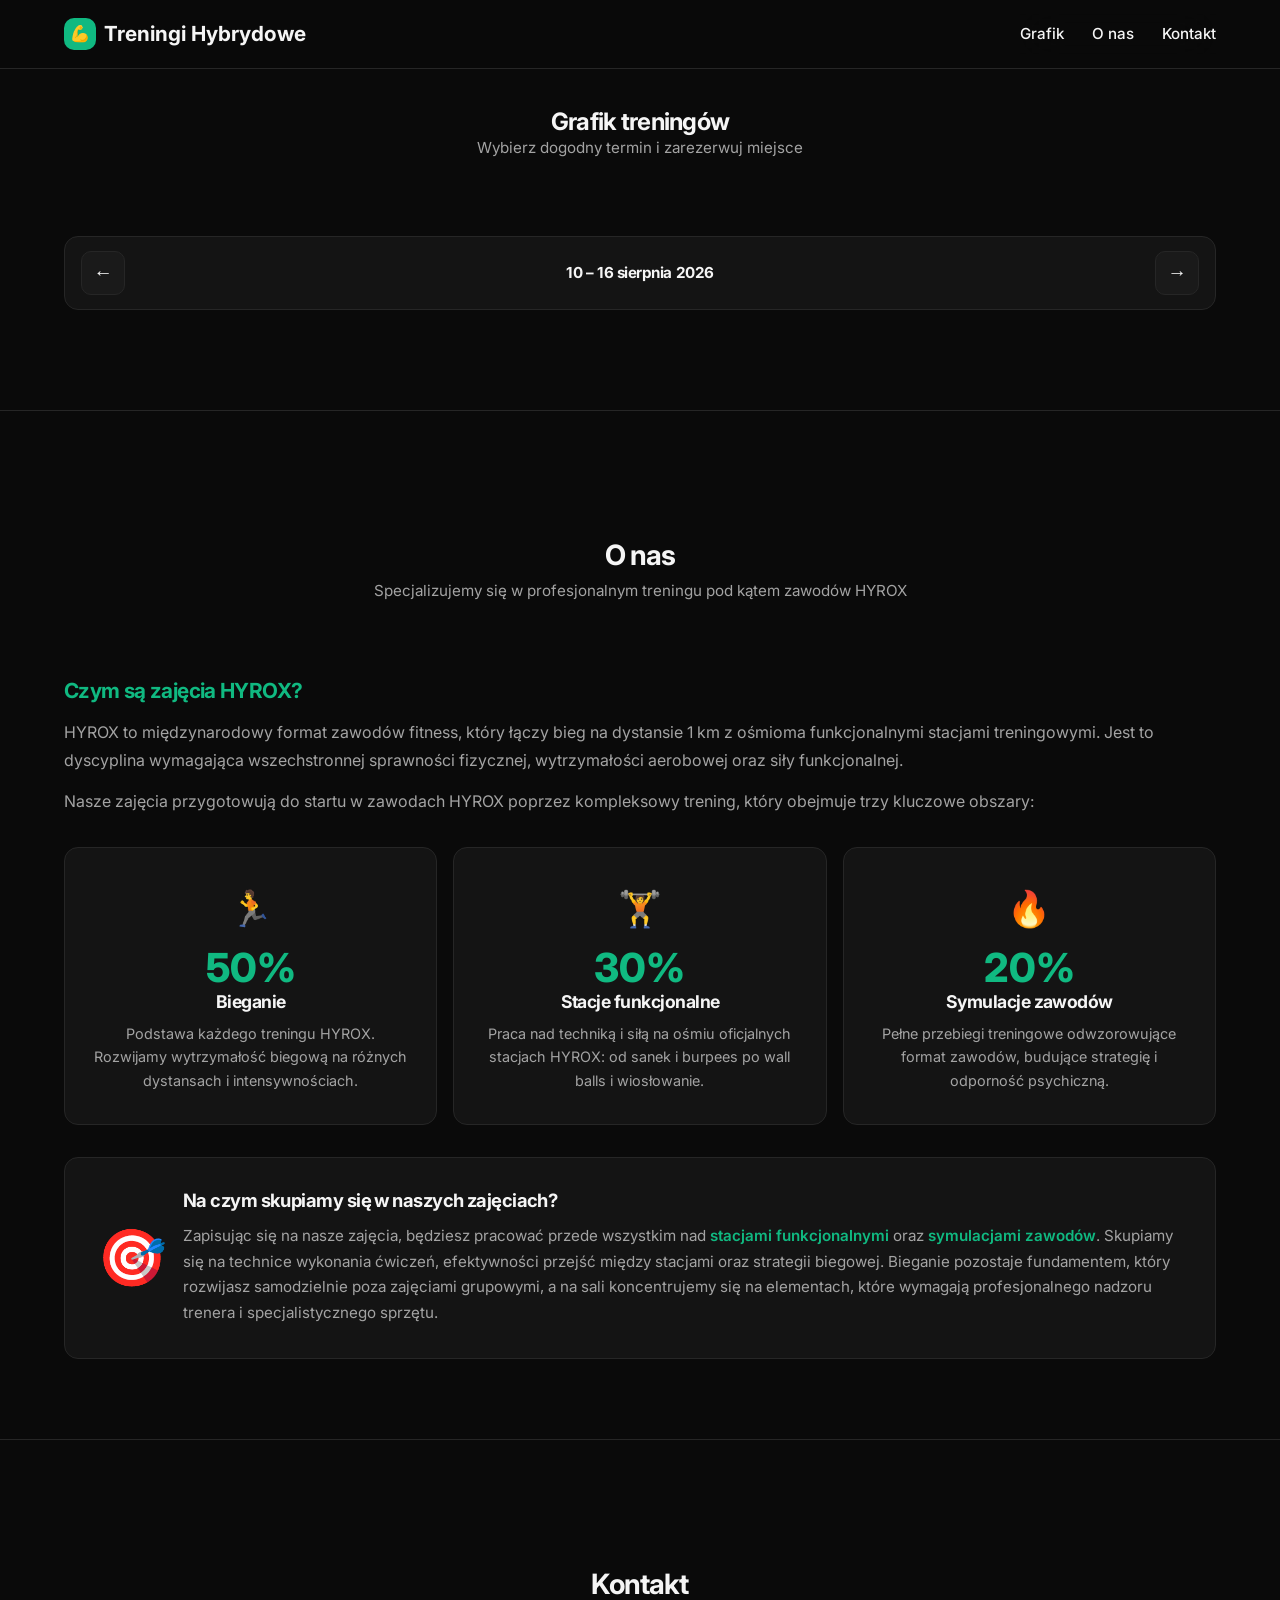
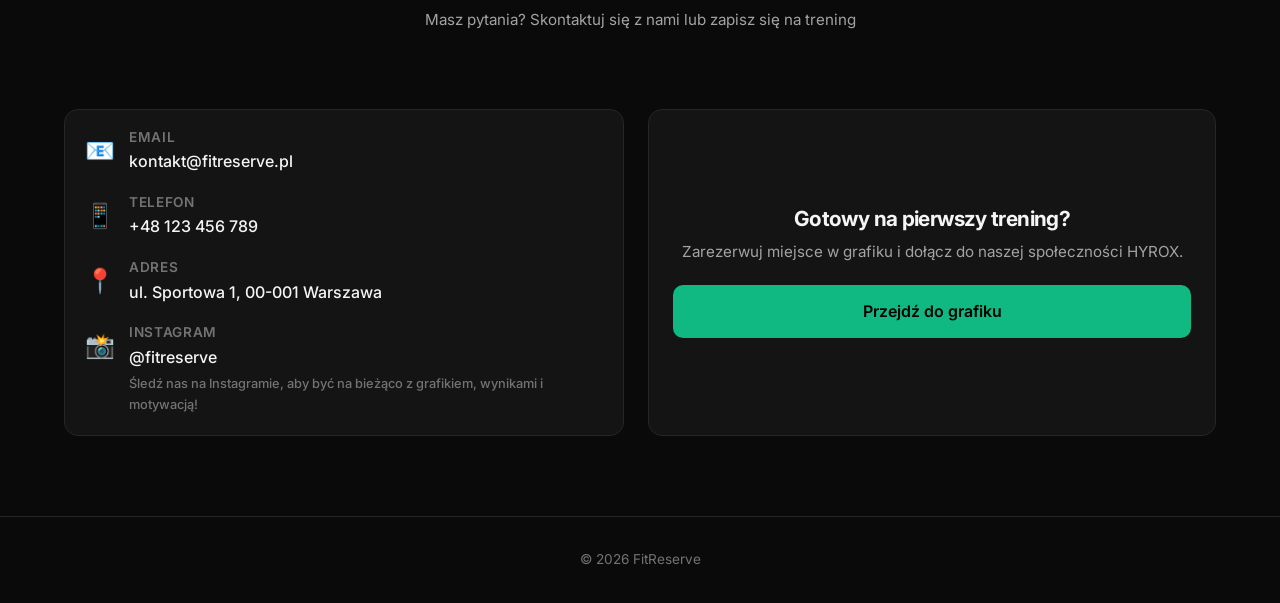
==== index.html @ 40134916 "Add files via upload" ====
﻿<!DOCTYPE html>
<html lang="pl">
<head>
  <meta charset="UTF-8">
  <meta name="viewport" content="width=device-width, initial-scale=1.0, maximum-scale=1.0, user-scalable=no">
  <title>Hyrox Rzeszów</title>
  <link rel="preconnect" href="https://fonts.googleapis.com">
  <link rel="preconnect" href="https://fonts.gstatic.com" crossorigin>
  <link href="https://fonts.googleapis.com/css2?family=Inter:wght@400;500;600;700&display=swap" rel="stylesheet">
  <link rel="stylesheet" href="style.css">
<!-- <base target="_blank"> -->
</head>
<body>
  <!-- Header -->
  <header class="header">
    <div class="container header-inner">
      <a href="#" class="logo">
        <div class="logo-icon">💪</div>
        Treningi Hybrydowe
      </a>
      <button class="mobile-menu-btn" id="menuToggle" aria-label="Menu">☰</button>
      <nav>
        <ul class="nav-links" id="mobileMenu">
          <li><a href="#kalendarz" class="menu-link">Grafik</a></li>
          <li><a href="#o-nas" class="menu-link">O nas</a></li>
          <li><a href="#kontakt" class="menu-link">Kontakt</a></li>
        </ul>
      </nav>
    </div>
  </header>

  <!-- Hero -->
  <!-- <section class="hero"> -->
    <!-- <div class="container"> -->
      <!-- <div class="hero-badge"> -->
        <!-- <span>📅</span> Rezerwacje online -->
      <!-- </div> -->
      <!-- <h1>Zarezerwuj swój trening w kilka sekund</h1> -->
      <!-- <p>Profesjonalny system rezerwacji dla klubów sportowych i trenerów personalnych.</p> -->
      <!-- <div class="hero-actions"> -->
        <!-- <a href="#kalendarz" class="btn btn-primary">Zarezerwuj trening</a> -->
        <!-- <a href="#o-nas" class="btn btn-secondary">Poznaj nas</a> -->
      <!-- </div> -->
    <!-- </div> -->
  <!-- </section> -->

  <!-- Calendar Section -->
  <section class="calendar-section" id="kalendarz">
    <div class="container">
      <div class="section-header">
        <h1>Grafik treningów</h1>
        <p>Wybierz dogodny termin i zarezerwuj miejsce</p>
      </div>

      <div class="week-nav">
        <button id="prevWeek" aria-label="Poprzedni tydzień">←</button>
        <h3 id="weekRange">10 – 16 sierpnia 2026</h3>
        <button id="nextWeek" aria-label="Następny tydzień">→</button>
      </div>

      <div class="calendar-grid" id="calendarGrid">
        <!-- Generated by JavaScript -->
      </div>
    </div>
  </section>

  <!-- O NAS Section -->
  <section class="about-section" id="o-nas">
    <div class="container">
      <div class="section-header">
        <h2>O nas</h2>
        <p>Specjalizujemy się w profesjonalnym treningu pod kątem zawodów HYROX</p>
      </div>

      <div class="about-content">
        <div class="about-text">
          <h3>Czym są zajęcia HYROX?</h3>
          <p>
            HYROX to międzynarodowy format zawodów fitness, który łączy bieg na dystansie 1 km 
            z ośmioma funkcjonalnymi stacjami treningowymi. Jest to dyscyplina wymagająca wszechstronnej 
            sprawności fizycznej, wytrzymałości aerobowej oraz siły funkcjonalnej.
          </p>
          <p>
            Nasze zajęcia przygotowują do startu w zawodach HYROX poprzez kompleksowy trening, 
            który obejmuje trzy kluczowe obszary:
          </p>
        </div>

        <div class="about-cards">
          <div class="about-card">
            <div class="about-card-icon">🏃</div>
            <div class="about-card-percent">50%</div>
            <h4>Bieganie</h4>
            <p>Podstawa każdego treningu HYROX. Rozwijamy wytrzymałość biegową na różnych dystansach i intensywnościach.</p>
          </div>
          <div class="about-card">
            <div class="about-card-icon">🏋️</div>
            <div class="about-card-percent">30%</div>
            <h4>Stacje funkcjonalne</h4>
            <p>Praca nad techniką i siłą na ośmiu oficjalnych stacjach HYROX: od sanek i burpees po wall balls i wiosłowanie.</p>
          </div>
          <div class="about-card">
            <div class="about-card-icon">🔥</div>
            <div class="about-card-percent">20%</div>
            <h4>Symulacje zawodów</h4>
            <p>Pełne przebiegi treningowe odwzorowujące format zawodów, budujące strategię i odporność psychiczną.</p>
          </div>
        </div>

        <div class="about-focus">
          <div class="about-focus-icon">🎯</div>
          <div class="about-focus-text">
            <h4>Na czym skupiamy się w naszych zajęciach?</h4>
            <p>
              Zapisując się na nasze zajęcia, będziesz pracować przede wszystkim nad <strong>stacjami funkcjonalnymi</strong> 
              oraz <strong>symulacjami zawodów</strong>. Skupiamy się na technice wykonania ćwiczeń, efektywności przejść 
              między stacjami oraz strategii biegowej. Bieganie pozostaje fundamentem, który rozwijasz samodzielnie 
              poza zajęciami grupowymi, a na sali koncentrujemy się na elementach, które wymagają profesjonalnego 
              nadzoru trenera i specjalistycznego sprzętu.
            </p>
          </div>
        </div>
      </div>
    </div>
  </section>

  <!-- KONTAKT Section -->
  <section class="contact-section" id="kontakt">
    <div class="container">
      <div class="section-header">
        <h2>Kontakt</h2>
        <p>Masz pytania? Skontaktuj się z nami lub zapisz się na trening</p>
      </div>

      <div class="contact-content">
        <div class="contact-card">
          <div class="contact-item">
            <div class="contact-icon">📧</div>
            <div class="contact-info">
              <h4>Email</h4>
              <a href="mailto:kontakt@fitreserve.pl">kontakt@fitreserve.pl</a>
            </div>
          </div>
          <div class="contact-item">
            <div class="contact-icon">📱</div>
            <div class="contact-info">
              <h4>Telefon</h4>
              <a href="tel:+48123456789">+48 123 456 789</a>
            </div>
          </div>
          <div class="contact-item">
            <div class="contact-icon">📍</div>
            <div class="contact-info">
              <h4>Adres</h4>
              <p>ul. Sportowa 1, 00-001 Warszawa</p>
            </div>
          </div>
          <div class="contact-item">
            <div class="contact-icon">📸</div>
            <div class="contact-info">
              <h4>Instagram</h4>
              <a href="https://instagram.com/fitreserve" target="_blank" rel="noopener">@fitreserve</a>
              <p style="color: var(--text-muted); font-size: 0.8rem; margin-top: 4px;">
                Śledź nas na Instagramie, aby być na bieżąco z grafikiem, wynikami i motywacją!
              </p>
            </div>
          </div>
        </div>

        <div class="contact-cta">
          <h3>Gotowy na pierwszy trening?</h3>
          <p>Zarezerwuj miejsce w grafiku i dołącz do naszej społeczności HYROX.</p>
          <a href="#kalendarz" class="btn btn-primary" style="width: 100%;">Przejdź do grafiku</a>
        </div>
      </div>
    </div>
  </section>

  <!-- Footer -->
  <footer class="footer">
    <div class="container">
      <p>© 2026 FitReserve</p>
    </div>
  </footer>

  <!-- Booking Modal -->
  <div class="modal-overlay" id="bookingModal">
    <div class="modal">
      <div class="modal-header">
        <h3>Rezerwacja treningu</h3>
        <button class="modal-close" id="closeModal">&times;</button>
      </div>
      <div class="modal-body">
        <div class="training-info">
          <div class="training-info-row">
            <span class="training-info-label">Trening</span>
            <span class="training-info-value" id="modalTrainingTitle">-</span>
          </div>
          <div class="training-info-row">
            <span class="training-info-label">Data</span>
            <span class="training-info-value" id="modalTrainingDate">-</span>
          </div>
          <div class="training-info-row">
            <span class="training-info-label">Godzina</span>
            <span class="training-info-value" id="modalTrainingTime">-</span>
          </div>
          <div class="training-info-row">
            <span class="training-info-label">Wolne miejsca</span>
            <span class="training-info-value" id="modalTrainingSpots">-</span>
          </div>
        </div>

        <form id="bookingForm">
          <div class="form-group">
            <label class="form-label" for="fullName">Imię i nazwisko *</label>
            <input type="text" class="form-input" id="fullName" required placeholder="Jan Kowalski" autocomplete="name">
          </div>

          <div class="form-group">
            <label class="form-label" for="email">Email *</label>
            <input type="email" class="form-input" id="email" required placeholder="jan@example.com" autocomplete="email">
          </div>

          <div class="form-group">
            <label class="form-label" for="phone">Telefon</label>
            <input type="tel" class="form-input" id="phone" placeholder="+48 123 456 789" autocomplete="tel">
            <p class="form-hint">Opcjonalnie – podaj numer na wypadek zmian w grafiku</p>
          </div>

          <div class="form-group">
            <label class="form-label" for="notes">Uwagi</label>
            <textarea class="form-input" id="notes" placeholder="np. kontuzja kolana, pierwszy trening..."></textarea>
          </div>

          <button type="submit" class="btn btn-primary" style="width: 100%;">
            Potwierdź rezerwację
          </button>
        </form>
      </div>
    </div>
  </div>

  <script type="module" src="script.js"></script>
</body>
</html>
---- style.css ----
﻿:root {
  --bg-primary: #0a0a0a;
  --bg-secondary: #141414;
  --bg-card: #1a1a1a;
  --border: #262626;
  --text-primary: #f5f5f5;
  --text-secondary: #a3a3a3;
  --text-muted: #737373;
  --accent: #10b981;
  --accent-hover: #059669;
  --accent-light: #34d399;
  --danger: #ef4444;
  --danger-hover: #dc2626;
  --warning: #f59e0b;
  --radius: 14px;
  --radius-sm: 10px;
  --shadow: 0 4px 20px rgba(0, 0, 0, 0.4);
  --transition: all 0.25s cubic-bezier(0.4, 0, 0.2, 1);
}

* { margin: 0; padding: 0; box-sizing: border-box; -webkit-tap-highlight-color: transparent; }
html { scroll-behavior: smooth; }

body {
  font-family: 'Inter', -apple-system, BlinkMacSystemFont, 'Segoe UI', Roboto, sans-serif;
  background-color: var(--bg-primary);
  color: var(--text-primary);
  line-height: 1.6;
  -webkit-font-smoothing: antialiased;
  font-size: 16px;
}

h1, h2, h3, h4 { font-weight: 700; letter-spacing: -0.03em; line-height: 1.15; }

.container { max-width: 1200px; margin: 0 auto; padding: 0 16px; }

/* ================= HEADER ================= */
.header {
  position: fixed; top: 0; left: 0; right: 0; z-index: 1000;
  background: rgba(10, 10, 10, 0.92); backdrop-filter: blur(16px);
  border-bottom: 1px solid var(--border);
}
.header-inner { display: flex; justify-content: space-between; align-items: center; height: 60px; }

.logo {
  font-size: 1.3rem; font-weight: 700; color: var(--text-primary);
  text-decoration: none; display: flex; align-items: center; gap: 8px;
}
.logo-icon {
  width: 32px; height: 32px; background: var(--accent);
  border-radius: var(--radius-sm); display: flex;
  align-items: center; justify-content: center; font-size: 1rem;
}

.mobile-menu-btn {
  background: none; border: none; color: var(--text-primary);
  font-size: 1.5rem; cursor: pointer; padding: 8px;
  display: flex; align-items: center; justify-content: center;
  width: 44px; height: 44px; border-radius: var(--radius-sm);
}
.mobile-menu-btn:active { background: var(--bg-card); }

.nav-links {
  position: fixed; top: 60px; left: 0; right: 0; bottom: 0;
  background: rgba(10, 10, 10, 0.98); backdrop-filter: blur(20px);
  list-style: none; padding: 32px 24px; display: flex;
  flex-direction: column; gap: 8px; transform: translateX(100%);
  transition: transform 0.3s ease; z-index: 999;
}
.nav-links.open { transform: translateX(0); }
.nav-links a {
  color: var(--text-primary); text-decoration: none; font-size: 1.15rem;
  font-weight: 600; padding: 16px 20px; border-radius: var(--radius-sm);
  display: block; transition: var(--transition);
}
.nav-links a:hover, .nav-links a:active { background: var(--bg-card); }

/* ================= BUTTONS ================= */
.btn {
  display: inline-flex; align-items: center; justify-content: center; gap: 8px;
  padding: 14px 24px; border-radius: var(--radius-sm); font-size: 1rem;
  font-weight: 600; text-decoration: none; border: none; cursor: pointer;
  transition: var(--transition); min-height: 48px;
  -webkit-touch-callout: none; user-select: none;
}
.btn-primary { background: var(--accent); color: #000; }
.btn-primary:hover, .btn-primary:active {
  background: var(--accent-hover); transform: translateY(-1px);
  box-shadow: 0 8px 25px rgba(16, 185, 129, 0.3);
}
.btn-secondary { background: var(--bg-card); color: var(--text-primary); border: 1px solid var(--border); }
.btn-secondary:hover, .btn-secondary:active { background: var(--border); }
.btn-danger { background: rgba(239, 68, 68, 0.15); color: var(--danger); border: 1px solid rgba(239, 68, 68, 0.3); }
.btn-danger:hover, .btn-danger:active { background: rgba(239, 68, 68, 0.25); }
.btn-sm { padding: 10px 16px; font-size: 0.9rem; min-height: 40px; }
.btn:disabled { opacity: 0.45; cursor: not-allowed; transform: none !important; }

/* ================= HERO ================= */
.hero { padding: 110px 0 48px; text-align: center; position: relative; overflow: hidden; }
.hero::before {
  content: ''; position: absolute; top: -30%; left: 50%; transform: translateX(-50%);
  width: 600px; height: 600px;
  background: radial-gradient(circle, rgba(16, 185, 129, 0.07) 0%, transparent 70%);
  pointer-events: none;
}
.hero-badge {
  display: inline-flex; align-items: center; gap: 6px; padding: 8px 16px;
  background: var(--bg-card); border: 1px solid var(--border);
  border-radius: 100px; font-size: 0.85rem; color: var(--accent);
  margin-bottom: 20px; animation: fadeInUp 0.5s ease-out;
}
.hero h1 { font-size: 2rem; margin-bottom: 16px; animation: fadeInUp 0.5s ease-out 0.08s both; }
.hero p { font-size: 1.05rem; color: var(--text-secondary); max-width: 500px; margin: 0 auto 28px; padding: 0 8px; animation: fadeInUp 0.5s ease-out 0.15s both; }
.hero-actions { display: flex; gap: 12px; justify-content: center; flex-wrap: wrap; padding: 0 16px; animation: fadeInUp 0.5s ease-out 0.22s both; }
.hero-actions .btn { width: 100%; max-width: 280px; }

/* ================= CALENDAR ================= */
.calendar-section { padding: 40px 0 60px; }
.section-header { text-align: center; margin-bottom: 28px; padding: 48px; }
.section-header h2 { font-size: 1.5rem; margin-bottom: 8px; }
.section-header p { color: var(--text-secondary); font-size: 0.95rem; }

.week-nav {
  display: flex; justify-content: space-between; align-items: center;
  margin-bottom: 20px; padding: 14px 16px; background: var(--bg-secondary);
  border-radius: var(--radius); border: 1px solid var(--border); gap: 12px;
}
.week-nav h3 { font-size: 0.95rem; color: var(--text-primary); text-align: center; flex: 1; }
.week-nav button {
  background: var(--bg-card); border: 1px solid var(--border); color: var(--text-primary);
  width: 44px; height: 44px; border-radius: var(--radius-sm); cursor: pointer;
  display: flex; align-items: center; justify-content: center;
  font-size: 1.2rem; transition: var(--transition); flex-shrink: 0;
  min-width: 44px; min-height: 44px;
}
.week-nav button:active { background: var(--border); transform: scale(0.95); }

.calendar-grid { display: flex; flex-direction: column; gap: 16px; }

.day-column { background: var(--bg-secondary); border-radius: var(--radius); border: 1px solid var(--border); overflow: hidden; transition: var(--transition); }
.day-header { padding: 14px 16px; display: flex; align-items: center; gap: 10px; border-bottom: 1px solid var(--border); background: rgba(255,255,255,0.015); }
.day-name { font-size: 0.75rem; text-transform: uppercase; letter-spacing: 0.06em; color: var(--text-muted); font-weight: 600; }
.day-date { font-size: 1.15rem; font-weight: 700; color: var(--text-primary); }
.day-date .day-fullname { font-size: 0.85rem; font-weight: 400; color: var(--text-muted); margin-left: 6px; }
.day-slots { padding: 12px; display: flex; flex-direction: column; gap: 10px; }

.training-card {
  background: var(--bg-card); border: 1px solid var(--border);
  border-radius: var(--radius-sm); padding: 16px; transition: var(--transition);
}
.training-card:active { border-color: rgba(16, 185, 129, 0.25); transform: scale(0.99); }
.training-time { font-size: 0.9rem; font-weight: 700; color: var(--accent); margin-bottom: 6px; display: flex; align-items: center; gap: 6px; }
.training-title { font-size: 1.05rem; font-weight: 600; margin-bottom: 12px; color: var(--text-primary); }
.training-meta { display: flex; justify-content: space-between; align-items: center; margin-bottom: 14px; }
.spots { font-size: 0.85rem; color: var(--text-secondary); font-weight: 500; }
.spots-low { color: var(--warning); }
.spots-full { color: var(--danger); }
.btn-book { width: 100%; padding: 14px; font-size: 1rem; min-height: 52px; }

/* ================= O NAS ================= */
.about-section { padding: 60px 0; border-top: 1px solid var(--border); }
.about-content { display: flex; flex-direction: column; gap: 32px; }

.about-text h3 { font-size: 1.3rem; margin-bottom: 16px; color: var(--accent); }
.about-text p { color: var(--text-secondary); font-size: 1rem; line-height: 1.7; margin-bottom: 14px; }
.about-text p:last-child { margin-bottom: 0; }

.about-cards { display: flex; flex-direction: column; gap: 14px; }
.about-card {
  background: var(--bg-secondary); border: 1px solid var(--border);
  border-radius: var(--radius); padding: 24px 20px;
  text-align: center; transition: var(--transition);
}
.about-card:active { border-color: rgba(16, 185, 129, 0.2); transform: scale(0.99); }
.about-card-icon { font-size: 2.2rem; margin-bottom: 12px; }
.about-card-percent {
  font-size: 2.5rem; font-weight: 800; color: var(--accent);
  margin-bottom: 4px; line-height: 1;
}
.about-card h4 { font-size: 1.1rem; margin-bottom: 10px; color: var(--text-primary); }
.about-card p { color: var(--text-secondary); font-size: 0.9rem; line-height: 1.6; }

.about-focus {
  background: var(--bg-secondary); border: 1px solid var(--border);
  border-radius: var(--radius); padding: 24px 20px;
  display: flex; flex-direction: column; gap: 16px;
}
.about-focus-icon { font-size: 2.5rem; text-align: center; }
.about-focus-text h4 { font-size: 1.15rem; margin-bottom: 12px; color: var(--text-primary); }
.about-focus-text p { color: var(--text-secondary); font-size: 0.95rem; line-height: 1.7; }
.about-focus-text p strong { color: var(--accent); font-weight: 600; }

/* ================= KONTAKT ================= */
.contact-section { padding: 60px 0; border-top: 1px solid var(--border); }
.contact-content { display: flex; flex-direction: column; gap: 24px; }

.contact-card {
  background: var(--bg-secondary); border: 1px solid var(--border);
  border-radius: var(--radius); padding: 20px;
  display: flex; flex-direction: column; gap: 20px;
}
.contact-item { display: flex; align-items: flex-start; gap: 14px; }
.contact-icon { font-size: 1.5rem; flex-shrink: 0; margin-top: 2px; }
.contact-info h4 { font-size: 0.85rem; text-transform: uppercase; letter-spacing: 0.05em; color: var(--text-muted); margin-bottom: 4px; font-weight: 600; }
.contact-info a, .contact-info p { color: var(--text-primary); text-decoration: none; font-size: 1rem; font-weight: 500; }
.contact-info a:active { color: var(--accent); }

.contact-cta {
  background: var(--bg-secondary); border: 1px solid var(--border);
  border-radius: var(--radius); padding: 28px 24px;
  text-align: center;
}
.contact-cta h3 { font-size: 1.3rem; margin-bottom: 10px; }
.contact-cta p { color: var(--text-secondary); font-size: 0.95rem; margin-bottom: 20px; }

/* ================= MODAL ================= */
.modal-overlay {
  position: fixed; inset: 0; background: rgba(0, 0, 0, 0.85);
  backdrop-filter: blur(10px); z-index: 2000;
  display: flex; align-items: flex-end; justify-content: center;
  padding: 0; opacity: 0; visibility: hidden;
  transition: opacity 0.3s ease, visibility 0.3s ease;
}
.modal-overlay.active { opacity: 1; visibility: visible; }
.modal {
  background: var(--bg-secondary); border: 1px solid var(--border);
  border-radius: var(--radius) var(--radius) 0 0;
  width: 100%; max-width: 100%; max-height: 92vh;
  overflow-y: auto; transform: translateY(100%);
  transition: transform 0.35s cubic-bezier(0.4, 0, 0.2, 1);
}
.modal-overlay.active .modal { transform: translateY(0); }
.modal-header { padding: 20px 20px 0; display: flex; justify-content: space-between; align-items: center; position: sticky; top: 0; background: var(--bg-secondary); z-index: 10; }
.modal-header h3 { font-size: 1.25rem; }
.modal-close { background: none; border: none; color: var(--text-muted); font-size: 1.8rem; cursor: pointer; width: 44px; height: 44px; display: flex; align-items: center; justify-content: center; border-radius: var(--radius-sm); transition: var(--transition); }
.modal-close:active { background: var(--bg-card); color: var(--text-primary); }
.modal-body { padding: 20px; }

.training-info { background: var(--bg-card); border-radius: var(--radius-sm); padding: 16px; margin-bottom: 24px; border: 1px solid var(--border); }
.training-info-row { display: flex; justify-content: space-between; margin-bottom: 10px; font-size: 0.95rem; }
.training-info-row:last-child { margin-bottom: 0; }
.training-info-label { color: var(--text-muted); }
.training-info-value { font-weight: 600; color: var(--text-primary); }

/* Form */
.form-group { margin-bottom: 20px; }
.form-label { display: block; font-size: 0.9rem; font-weight: 600; margin-bottom: 8px; color: var(--text-secondary); }
.form-input, .form-select {
  width: 100%; padding: 14px 16px; background: var(--bg-card); border: 1px solid var(--border);
  border-radius: var(--radius-sm); color: var(--text-primary); font-size: 1rem; font-family: inherit;
  transition: var(--transition); min-height: 52px;
}
.form-input:focus, .form-select:focus { outline: none; border-color: var(--accent); box-shadow: 0 0 0 3px rgba(16, 185, 129, 0.12); }
.form-input::placeholder { color: var(--text-muted); }
textarea.form-input { resize: vertical; min-height: 100px; }
.form-hint { font-size: 0.8rem; color: var(--text-muted); margin-top: 6px; }
.form-row { display: grid; grid-template-columns: 1fr 1fr; gap: 12px; }
.form-row-3 { display: grid; grid-template-columns: 1fr 1fr 1fr; gap: 12px; }

/* Radio / Toggle */
.radio-group { display: flex; gap: 10px; }
.radio-option {
  flex: 1; padding: 14px 12px; background: var(--bg-card);
  border: 1.5px solid var(--border); border-radius: var(--radius-sm);
  cursor: pointer; text-align: center; transition: var(--transition);
  font-size: 0.9rem; color: var(--text-secondary); font-weight: 500;
  min-height: 52px; display: flex; align-items: center; justify-content: center;
}
.radio-option:active { transform: scale(0.98); }
.radio-option.active { border-color: var(--accent); background: rgba(16, 185, 129, 0.08); color: var(--accent); }
.radio-option input { display: none; }

/* Footer */
.footer { border-top: 1px solid var(--border); padding: 32px 0; text-align: center; color: var(--text-muted); font-size: 0.85rem; }

@keyframes fadeInUp {
  from { opacity: 0; transform: translateY(16px); }
  to { opacity: 1; transform: translateY(0); }
}

/* ================= TABLET & DESKTOP ================= */
@media (min-width: 768px) {
  .container { padding: 0 24px; }
  .header-inner { height: 68px; }
  .mobile-menu-btn { display: none; }
  .nav-links { position: static; transform: none; flex-direction: row; padding: 0; background: transparent; gap: 28px; }
  .nav-links a { font-size: 0.95rem; font-weight: 500; padding: 8px 0; }
  .nav-links a:hover { background: none; color: var(--text-primary); }

  .hero { padding: 150px 0 80px; }
  .hero h1 { font-size: 3rem; }
  .hero p { font-size: 1.2rem; }
  .hero-actions .btn { width: auto; max-width: none; }

  .calendar-section { padding: 60px 0 80px; }
  .section-header h2 { font-size: 1.75rem; }

  .calendar-grid { display: grid; grid-template-columns: repeat(7, 1fr); gap: 12px; }
  .day-header { padding: 14px 8px; flex-direction: column; text-align: center; gap: 4px; }
  .day-date .day-fullname { display: none; }
  .day-slots { padding: 10px; min-height: 180px; }
  .training-card { padding: 14px; }
  .training-title { font-size: 0.9rem; }
  .btn-book { padding: 10px; font-size: 0.85rem; min-height: 40px; }

  .modal-overlay { align-items: center; padding: 20px; }
  .modal { border-radius: var(--radius); max-width: 480px; transform: scale(0.95) translateY(10px); }
  .modal-overlay.active .modal { transform: scale(1) translateY(0); }

  /* O NAS desktop */
  .about-section { padding: 80px 0; }
  .about-cards { flex-direction: row; gap: 16px; }
  .about-card { flex: 1; padding: 32px 24px; }
  .about-focus { flex-direction: row; align-items: center; padding: 32px; }
  .about-focus-icon { font-size: 3.5rem; }
  .about-focus-text { flex: 1; }

  /* KONTAKT desktop */
  .contact-section { padding: 80px 0; }
  .contact-content { flex-direction: row; gap: 24px; }
  .contact-card { flex: 1; }
  .contact-cta { flex: 1; display: flex; flex-direction: column; justify-content: center; }
}

@media (min-width: 1024px) {
  .hero h1 { font-size: 3.5rem; }
  .calendar-grid { gap: 14px; }
}

/* ================= ADMIN ================= */
.admin-body { background: var(--bg-primary); min-height: 100vh; }
.admin-header { background: var(--bg-secondary); border-bottom: 1px solid var(--border); padding: 16px 0; }
.admin-header-inner { display: flex; justify-content: space-between; align-items: center; gap: 12px; }
.admin-title { font-size: 1.1rem; font-weight: 700; }
.admin-badge { background: var(--bg-card); border: 1px solid var(--border); padding: 6px 12px; border-radius: 100px; font-size: 0.8rem; color: var(--text-muted); flex-shrink: 0; }
.admin-main { padding: 20px 0 40px; }

.admin-layout { display: flex; flex-direction: column; gap: 24px; }

.admin-panel {
  background: var(--bg-secondary); border: 1px solid var(--border);
  border-radius: var(--radius); padding: 20px;
}
.admin-panel h3 { font-size: 1.1rem; margin-bottom: 16px; padding-bottom: 14px; border-bottom: 1px solid var(--border); }

.stats-grid { display: grid; grid-template-columns: repeat(2, 1fr); gap: 10px; margin-bottom: 24px; }
.stat-card { background: var(--bg-secondary); border: 1px solid var(--border); border-radius: var(--radius); padding: 16px; transition: var(--transition); }
.stat-card:hover { border-color: rgba(16, 185, 129, 0.2); }
.stat-value { font-size: 1.6rem; font-weight: 700; color: var(--accent); margin-bottom: 4px; }
.stat-label { font-size: 0.8rem; color: var(--text-secondary); }

.admin-table-container { background: var(--bg-secondary); border: 1px solid var(--border); border-radius: var(--radius); overflow: hidden; }
.admin-table-header { padding: 16px; border-bottom: 1px solid var(--border); }
.admin-table-header h3 { font-size: 1.05rem; margin-bottom: 4px; }
.admin-table { width: 100%; border-collapse: collapse; min-width: 700px; }
.admin-table th, .admin-table td { padding: 12px 14px; text-align: left; font-size: 0.88rem; white-space: nowrap; }
.admin-table th { color: var(--text-muted); font-weight: 600; text-transform: uppercase; font-size: 0.7rem; letter-spacing: 0.05em; background: rgba(255,255,255,0.02); }
.admin-table td { border-top: 1px solid var(--border); color: var(--text-secondary); }
.admin-table tr:active td { background: rgba(255,255,255,0.03); }
.admin-table td.actions { display: flex; gap: 8px; }

.badge { display: inline-flex; align-items: center; padding: 4px 10px; border-radius: 100px; font-size: 0.75rem; font-weight: 600; }
.badge-success { background: rgba(16, 185, 129, 0.15); color: var(--accent); }
.badge-warning { background: rgba(245, 158, 11, 0.15); color: var(--warning); }
.badge-danger { background: rgba(239, 68, 68, 0.15); color: var(--danger); }
.badge-info { background: rgba(59, 130, 246, 0.15); color: #60a5fa; }

.confirm-overlay {
  position: fixed; inset: 0; background: rgba(0,0,0,0.8); backdrop-filter: blur(6px);
  z-index: 3000; display: flex; align-items: flex-end; justify-content: center;
  padding: 0; opacity: 0; visibility: hidden; transition: var(--transition);
}
.confirm-overlay.active { opacity: 1; visibility: visible; }
.confirm-box {
  background: var(--bg-secondary); border: 1px solid var(--border);
  border-radius: var(--radius) var(--radius) 0 0;
  width: 100%; max-width: 100%; padding: 24px 20px;
  transform: translateY(100%); transition: transform 0.3s ease;
}
.confirm-overlay.active .confirm-box { transform: translateY(0); }
.confirm-box h4 { font-size: 1.15rem; margin-bottom: 10px; }
.confirm-box p { color: var(--text-secondary); font-size: 0.95rem; margin-bottom: 24px; line-height: 1.5; }
.confirm-actions { display: flex; gap: 10px; }
.confirm-actions .btn { flex: 1; }

::-webkit-scrollbar { width: 6px; height: 6px; }
::-webkit-scrollbar-track { background: var(--bg-primary); }
::-webkit-scrollbar-thumb { background: var(--border); border-radius: 3px; }
::-webkit-scrollbar-thumb:hover { background: var(--text-muted); }

@media (min-width: 768px) {
  .admin-header { padding: 18px 0; }
  .admin-title { font-size: 1.4rem; }
  .admin-layout { display: grid; grid-template-columns: 340px 1fr; gap: 28px; }
  .admin-panel { position: sticky; top: 88px; height: fit-content; }
  .stats-grid { grid-template-columns: repeat(4, 1fr); gap: 14px; }
  .stat-value { font-size: 1.9rem; }
  .confirm-overlay { align-items: center; padding: 20px; }
  .confirm-box { border-radius: var(--radius); max-width: 420px; transform: scale(0.95); }
  .confirm-overlay.active .confirm-box { transform: scale(1); }
}
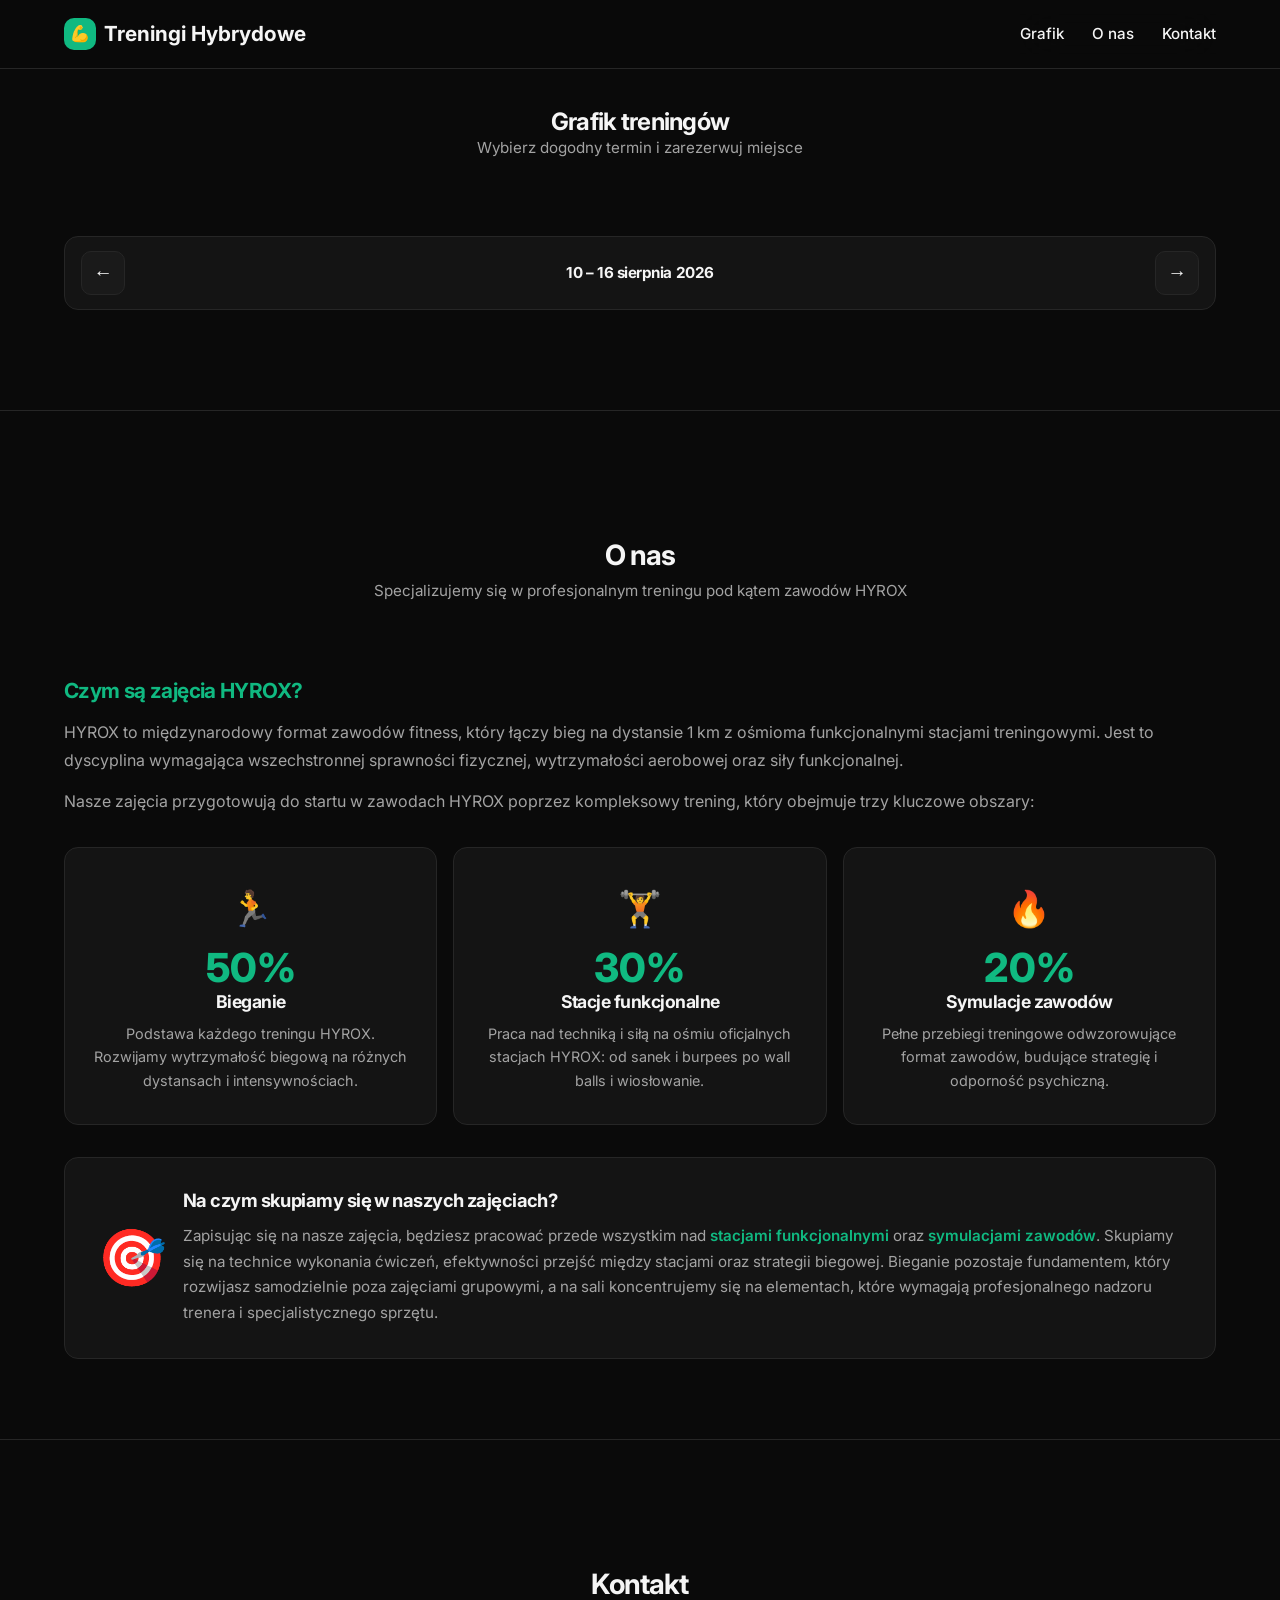
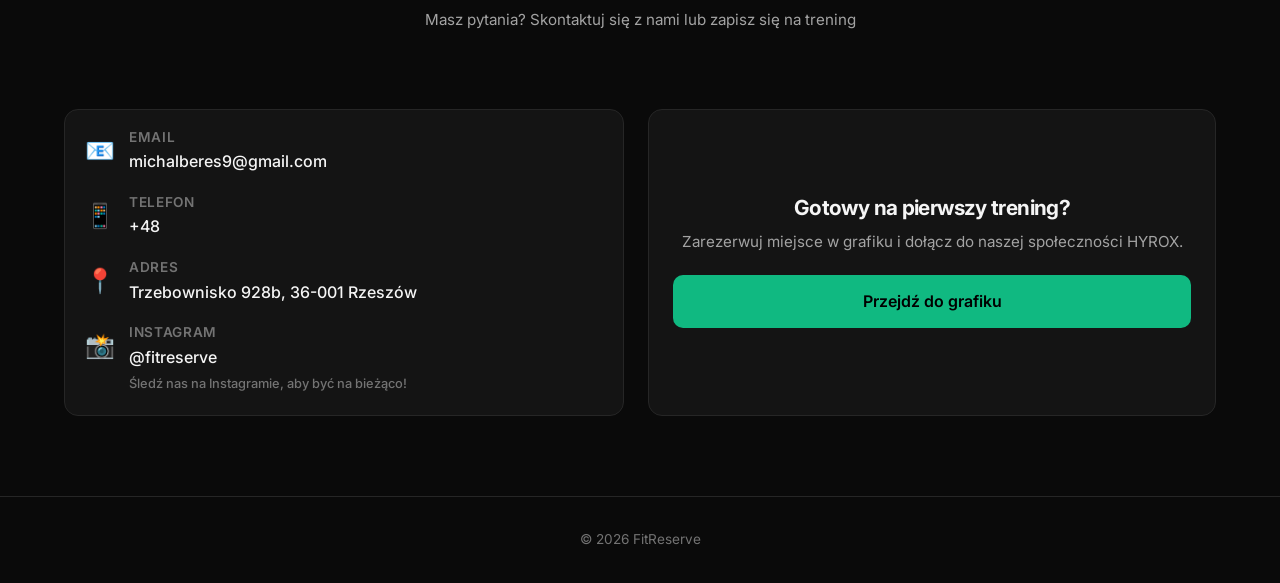
==== commit 634e5a9a: "Update index.html" ====
--- a/index.html
+++ b/index.html
@@ -138,30 +138,30 @@
             <div class="contact-icon">📧</div>
             <div class="contact-info">
               <h4>Email</h4>
-              <a href="mailto:kontakt@fitreserve.pl">kontakt@fitreserve.pl</a>
+              <a href="mailto:kontakt@fitreserve.pl">michalberes9@gmail.com</a>
             </div>
           </div>
           <div class="contact-item">
             <div class="contact-icon">📱</div>
             <div class="contact-info">
               <h4>Telefon</h4>
-              <a href="tel:+48123456789">+48 123 456 789</a>
+              <a href="tel:+48">+48</a>
             </div>
           </div>
           <div class="contact-item">
             <div class="contact-icon">📍</div>
             <div class="contact-info">
               <h4>Adres</h4>
-              <p>ul. Sportowa 1, 00-001 Warszawa</p>
+              <p>Trzebownisko 928b, 36-001 Rzeszów</p>
             </div>
           </div>
           <div class="contact-item">
             <div class="contact-icon">📸</div>
             <div class="contact-info">
               <h4>Instagram</h4>
-              <a href="https://instagram.com/fitreserve" target="_blank" rel="noopener">@fitreserve</a>
+              <a href="https://www.google.com/url?sa=t&rct=j&q=&esrc=s&source=web&cd=&cad=rja&uact=8&ved=2ahUKEwimm9-GpoCWAxVwSvEDHX67NbcQFnoECCAQAQ&url=https%3A%2F%2Fwww.instagram.com%2Fberes.trener.pro%2F&usg=AOvVaw1m9c0YL8OHT34ogj4t5Trc&opi=89978449" target="_blank" rel="noopener">@fitreserve</a>
               <p style="color: var(--text-muted); font-size: 0.8rem; margin-top: 4px;">
-                Śledź nas na Instagramie, aby być na bieżąco z grafikiem, wynikami i motywacją!
+                Śledź nas na Instagramie, aby być na bieżąco!
               </p>
             </div>
           </div>
@@ -242,4 +242,4 @@
 
   <script type="module" src="script.js"></script>
 </body>
-</html>+</html>
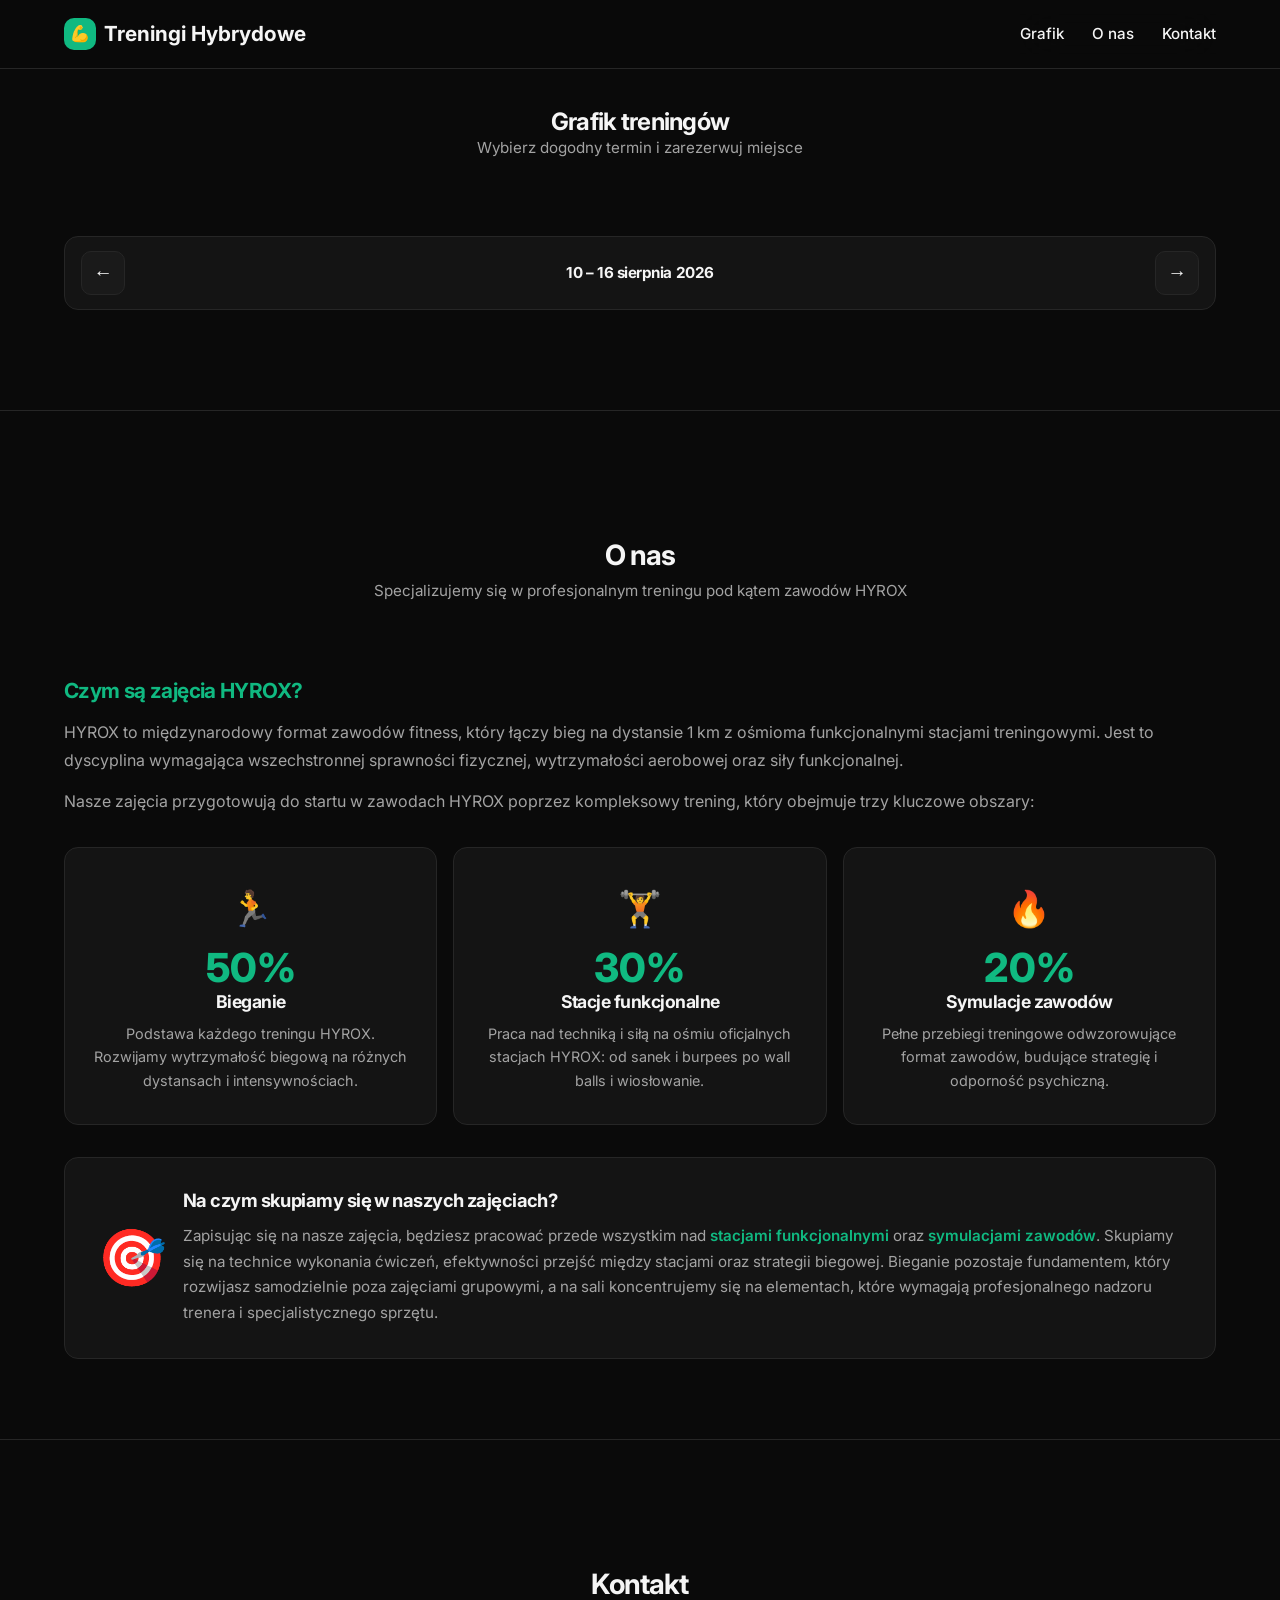
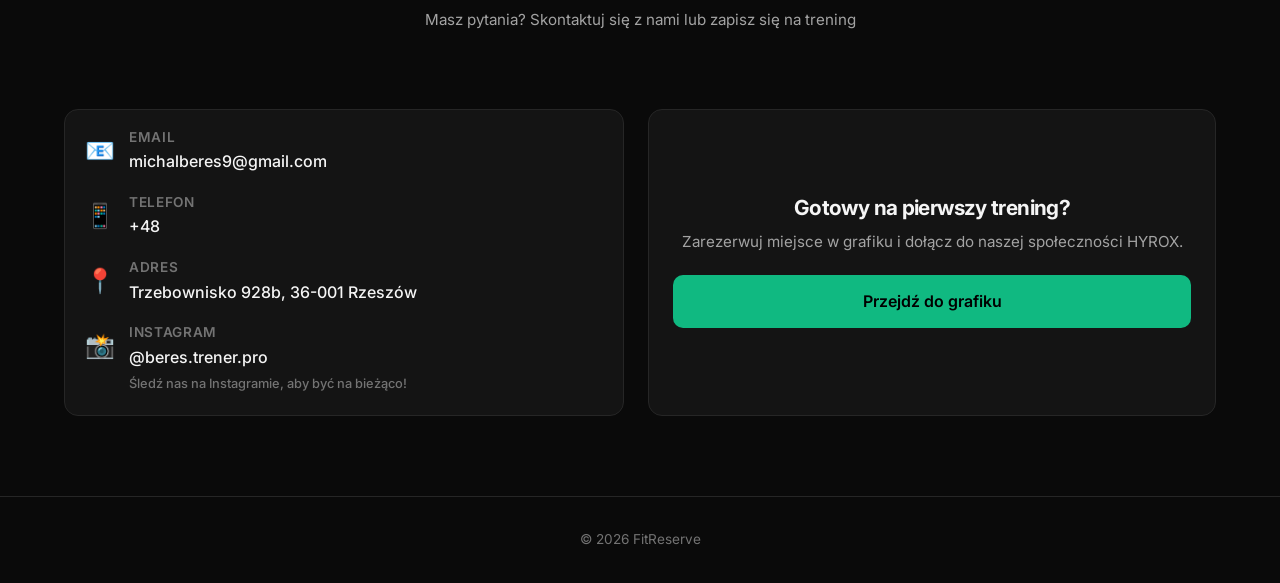
==== commit ae7917c8: "Update index.html" ====
--- a/index.html
+++ b/index.html
@@ -159,7 +159,7 @@
             <div class="contact-icon">📸</div>
             <div class="contact-info">
               <h4>Instagram</h4>
-              <a href="https://www.google.com/url?sa=t&rct=j&q=&esrc=s&source=web&cd=&cad=rja&uact=8&ved=2ahUKEwimm9-GpoCWAxVwSvEDHX67NbcQFnoECCAQAQ&url=https%3A%2F%2Fwww.instagram.com%2Fberes.trener.pro%2F&usg=AOvVaw1m9c0YL8OHT34ogj4t5Trc&opi=89978449" target="_blank" rel="noopener">@fitreserve</a>
+              <a href="https://www.google.com/url?sa=t&rct=j&q=&esrc=s&source=web&cd=&cad=rja&uact=8&ved=2ahUKEwimm9-GpoCWAxVwSvEDHX67NbcQFnoECCAQAQ&url=https%3A%2F%2Fwww.instagram.com%2Fberes.trener.pro%2F&usg=AOvVaw1m9c0YL8OHT34ogj4t5Trc&opi=89978449" target="_blank" rel="noopener">@beres.trener.pro</a>
               <p style="color: var(--text-muted); font-size: 0.8rem; margin-top: 4px;">
                 Śledź nas na Instagramie, aby być na bieżąco!
               </p>
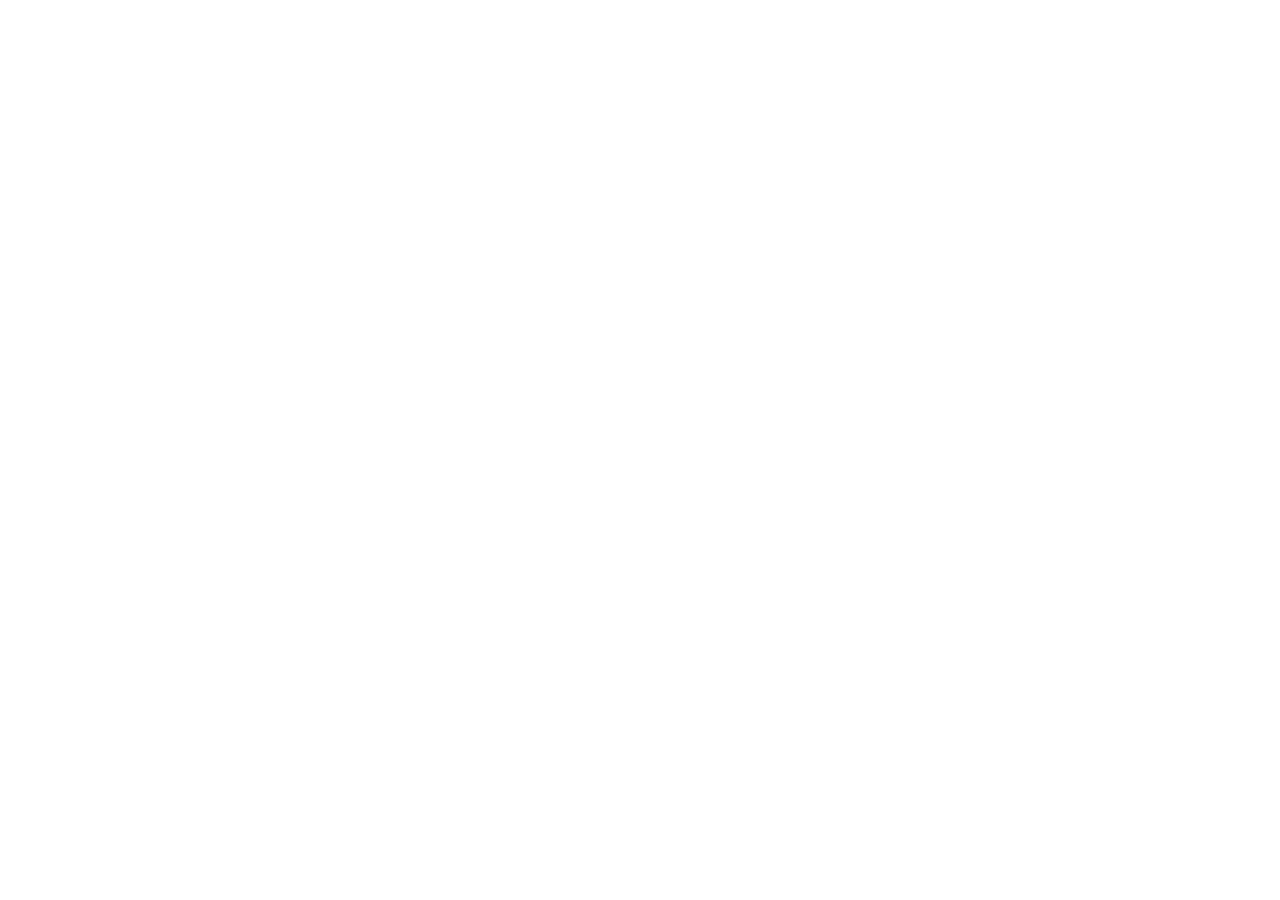
==== commit ca78bd18: "Update index.html" ====
--- a/index.html
+++ b/index.html
@@ -1,245 +1,18 @@
-﻿<!DOCTYPE html>
+<!DOCTYPE html>
 <html lang="pl">
 <head>
   <meta charset="UTF-8">
-  <meta name="viewport" content="width=device-width, initial-scale=1.0, maximum-scale=1.0, user-scalable=no">
-  <title>Hyrox Rzeszów</title>
-  <link rel="preconnect" href="https://fonts.googleapis.com">
-  <link rel="preconnect" href="https://fonts.gstatic.com" crossorigin>
-  <link href="https://fonts.googleapis.com/css2?family=Inter:wght@400;500;600;700&display=swap" rel="stylesheet">
-  <link rel="stylesheet" href="style.css">
-<!-- <base target="_blank"> -->
+  <title>Przekierowanie...</title>
+
+  <!-- Natychmiastowe przekierowanie -->
+  <meta http-equiv="refresh" content="0; url=https://www.hyrox-rzeszow.pl">
+
+  <script>
+    window.location.replace("https://www.hyrox-rzeszow.pl");
+  </script>
 </head>
 <body>
-  <!-- Header -->
-  <header class="header">
-    <div class="container header-inner">
-      <a href="#" class="logo">
-        <div class="logo-icon">💪</div>
-        Treningi Hybrydowe
-      </a>
-      <button class="mobile-menu-btn" id="menuToggle" aria-label="Menu">☰</button>
-      <nav>
-        <ul class="nav-links" id="mobileMenu">
-          <li><a href="#kalendarz" class="menu-link">Grafik</a></li>
-          <li><a href="#o-nas" class="menu-link">O nas</a></li>
-          <li><a href="#kontakt" class="menu-link">Kontakt</a></li>
-        </ul>
-      </nav>
-    </div>
-  </header>
-
-  <!-- Hero -->
-  <!-- <section class="hero"> -->
-    <!-- <div class="container"> -->
-      <!-- <div class="hero-badge"> -->
-        <!-- <span>📅</span> Rezerwacje online -->
-      <!-- </div> -->
-      <!-- <h1>Zarezerwuj swój trening w kilka sekund</h1> -->
-      <!-- <p>Profesjonalny system rezerwacji dla klubów sportowych i trenerów personalnych.</p> -->
-      <!-- <div class="hero-actions"> -->
-        <!-- <a href="#kalendarz" class="btn btn-primary">Zarezerwuj trening</a> -->
-        <!-- <a href="#o-nas" class="btn btn-secondary">Poznaj nas</a> -->
-      <!-- </div> -->
-    <!-- </div> -->
-  <!-- </section> -->
-
-  <!-- Calendar Section -->
-  <section class="calendar-section" id="kalendarz">
-    <div class="container">
-      <div class="section-header">
-        <h1>Grafik treningów</h1>
-        <p>Wybierz dogodny termin i zarezerwuj miejsce</p>
-      </div>
-
-      <div class="week-nav">
-        <button id="prevWeek" aria-label="Poprzedni tydzień">←</button>
-        <h3 id="weekRange">10 – 16 sierpnia 2026</h3>
-        <button id="nextWeek" aria-label="Następny tydzień">→</button>
-      </div>
-
-      <div class="calendar-grid" id="calendarGrid">
-        <!-- Generated by JavaScript -->
-      </div>
-    </div>
-  </section>
-
-  <!-- O NAS Section -->
-  <section class="about-section" id="o-nas">
-    <div class="container">
-      <div class="section-header">
-        <h2>O nas</h2>
-        <p>Specjalizujemy się w profesjonalnym treningu pod kątem zawodów HYROX</p>
-      </div>
-
-      <div class="about-content">
-        <div class="about-text">
-          <h3>Czym są zajęcia HYROX?</h3>
-          <p>
-            HYROX to międzynarodowy format zawodów fitness, który łączy bieg na dystansie 1 km 
-            z ośmioma funkcjonalnymi stacjami treningowymi. Jest to dyscyplina wymagająca wszechstronnej 
-            sprawności fizycznej, wytrzymałości aerobowej oraz siły funkcjonalnej.
-          </p>
-          <p>
-            Nasze zajęcia przygotowują do startu w zawodach HYROX poprzez kompleksowy trening, 
-            który obejmuje trzy kluczowe obszary:
-          </p>
-        </div>
-
-        <div class="about-cards">
-          <div class="about-card">
-            <div class="about-card-icon">🏃</div>
-            <div class="about-card-percent">50%</div>
-            <h4>Bieganie</h4>
-            <p>Podstawa każdego treningu HYROX. Rozwijamy wytrzymałość biegową na różnych dystansach i intensywnościach.</p>
-          </div>
-          <div class="about-card">
-            <div class="about-card-icon">🏋️</div>
-            <div class="about-card-percent">30%</div>
-            <h4>Stacje funkcjonalne</h4>
-            <p>Praca nad techniką i siłą na ośmiu oficjalnych stacjach HYROX: od sanek i burpees po wall balls i wiosłowanie.</p>
-          </div>
-          <div class="about-card">
-            <div class="about-card-icon">🔥</div>
-            <div class="about-card-percent">20%</div>
-            <h4>Symulacje zawodów</h4>
-            <p>Pełne przebiegi treningowe odwzorowujące format zawodów, budujące strategię i odporność psychiczną.</p>
-          </div>
-        </div>
-
-        <div class="about-focus">
-          <div class="about-focus-icon">🎯</div>
-          <div class="about-focus-text">
-            <h4>Na czym skupiamy się w naszych zajęciach?</h4>
-            <p>
-              Zapisując się na nasze zajęcia, będziesz pracować przede wszystkim nad <strong>stacjami funkcjonalnymi</strong> 
-              oraz <strong>symulacjami zawodów</strong>. Skupiamy się na technice wykonania ćwiczeń, efektywności przejść 
-              między stacjami oraz strategii biegowej. Bieganie pozostaje fundamentem, który rozwijasz samodzielnie 
-              poza zajęciami grupowymi, a na sali koncentrujemy się na elementach, które wymagają profesjonalnego 
-              nadzoru trenera i specjalistycznego sprzętu.
-            </p>
-          </div>
-        </div>
-      </div>
-    </div>
-  </section>
-
-  <!-- KONTAKT Section -->
-  <section class="contact-section" id="kontakt">
-    <div class="container">
-      <div class="section-header">
-        <h2>Kontakt</h2>
-        <p>Masz pytania? Skontaktuj się z nami lub zapisz się na trening</p>
-      </div>
-
-      <div class="contact-content">
-        <div class="contact-card">
-          <div class="contact-item">
-            <div class="contact-icon">📧</div>
-            <div class="contact-info">
-              <h4>Email</h4>
-              <a href="mailto:kontakt@fitreserve.pl">michalberes9@gmail.com</a>
-            </div>
-          </div>
-          <div class="contact-item">
-            <div class="contact-icon">📱</div>
-            <div class="contact-info">
-              <h4>Telefon</h4>
-              <a href="tel:+48">+48</a>
-            </div>
-          </div>
-          <div class="contact-item">
-            <div class="contact-icon">📍</div>
-            <div class="contact-info">
-              <h4>Adres</h4>
-              <p>Trzebownisko 928b, 36-001 Rzeszów</p>
-            </div>
-          </div>
-          <div class="contact-item">
-            <div class="contact-icon">📸</div>
-            <div class="contact-info">
-              <h4>Instagram</h4>
-              <a href="https://www.google.com/url?sa=t&rct=j&q=&esrc=s&source=web&cd=&cad=rja&uact=8&ved=2ahUKEwimm9-GpoCWAxVwSvEDHX67NbcQFnoECCAQAQ&url=https%3A%2F%2Fwww.instagram.com%2Fberes.trener.pro%2F&usg=AOvVaw1m9c0YL8OHT34ogj4t5Trc&opi=89978449" target="_blank" rel="noopener">@beres.trener.pro</a>
-              <p style="color: var(--text-muted); font-size: 0.8rem; margin-top: 4px;">
-                Śledź nas na Instagramie, aby być na bieżąco!
-              </p>
-            </div>
-          </div>
-        </div>
-
-        <div class="contact-cta">
-          <h3>Gotowy na pierwszy trening?</h3>
-          <p>Zarezerwuj miejsce w grafiku i dołącz do naszej społeczności HYROX.</p>
-          <a href="#kalendarz" class="btn btn-primary" style="width: 100%;">Przejdź do grafiku</a>
-        </div>
-      </div>
-    </div>
-  </section>
-
-  <!-- Footer -->
-  <footer class="footer">
-    <div class="container">
-      <p>© 2026 FitReserve</p>
-    </div>
-  </footer>
-
-  <!-- Booking Modal -->
-  <div class="modal-overlay" id="bookingModal">
-    <div class="modal">
-      <div class="modal-header">
-        <h3>Rezerwacja treningu</h3>
-        <button class="modal-close" id="closeModal">&times;</button>
-      </div>
-      <div class="modal-body">
-        <div class="training-info">
-          <div class="training-info-row">
-            <span class="training-info-label">Trening</span>
-            <span class="training-info-value" id="modalTrainingTitle">-</span>
-          </div>
-          <div class="training-info-row">
-            <span class="training-info-label">Data</span>
-            <span class="training-info-value" id="modalTrainingDate">-</span>
-          </div>
-          <div class="training-info-row">
-            <span class="training-info-label">Godzina</span>
-            <span class="training-info-value" id="modalTrainingTime">-</span>
-          </div>
-          <div class="training-info-row">
-            <span class="training-info-label">Wolne miejsca</span>
-            <span class="training-info-value" id="modalTrainingSpots">-</span>
-          </div>
-        </div>
-
-        <form id="bookingForm">
-          <div class="form-group">
-            <label class="form-label" for="fullName">Imię i nazwisko *</label>
-            <input type="text" class="form-input" id="fullName" required placeholder="Jan Kowalski" autocomplete="name">
-          </div>
-
-          <div class="form-group">
-            <label class="form-label" for="email">Email *</label>
-            <input type="email" class="form-input" id="email" required placeholder="jan@example.com" autocomplete="email">
-          </div>
-
-          <div class="form-group">
-            <label class="form-label" for="phone">Telefon</label>
-            <input type="tel" class="form-input" id="phone" placeholder="+48 123 456 789" autocomplete="tel">
-            <p class="form-hint">Opcjonalnie – podaj numer na wypadek zmian w grafiku</p>
-          </div>
-
-          <div class="form-group">
-            <label class="form-label" for="notes">Uwagi</label>
-            <textarea class="form-input" id="notes" placeholder="np. kontuzja kolana, pierwszy trening..."></textarea>
-          </div>
-
-          <button type="submit" class="btn btn-primary" style="width: 100%;">
-            Potwierdź rezerwację
-          </button>
-        </form>
-      </div>
-    </div>
-  </div>
-
-  <script type="module" src="script.js"></script>
+  Jeśli przekierowanie nie nastąpi automatycznie,
+  <a href="https://www.hyrox-rzeszow.pl">kliknij tutaj</a>.
 </body>
 </html>
